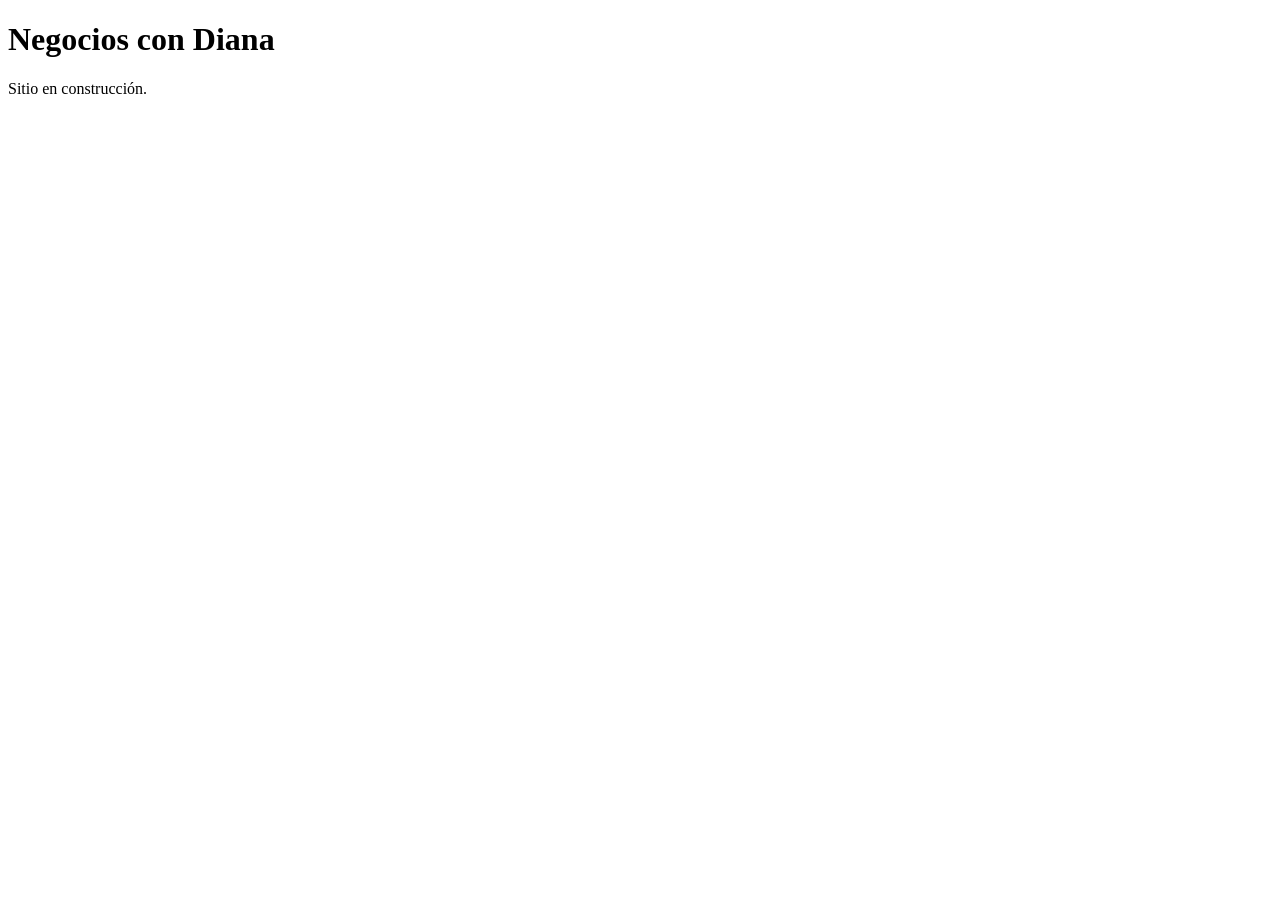
==== 05-web/sitio/index.html @ 3f1a2392 "negocioscondiana: estructura inicial del cliente y publicación de prueba en GitHub Pages Co-Authored" ====
<!doctype html>
<html lang="es">
<head>
  <meta charset="utf-8">
  <meta name="viewport" content="width=device-width, initial-scale=1">
  <meta name="robots" content="noindex">
  <title>Negocios con Diana</title>
</head>
<body>
  <h1>Negocios con Diana</h1>
  <p>Sitio en construcción.</p>
</body>
</html>
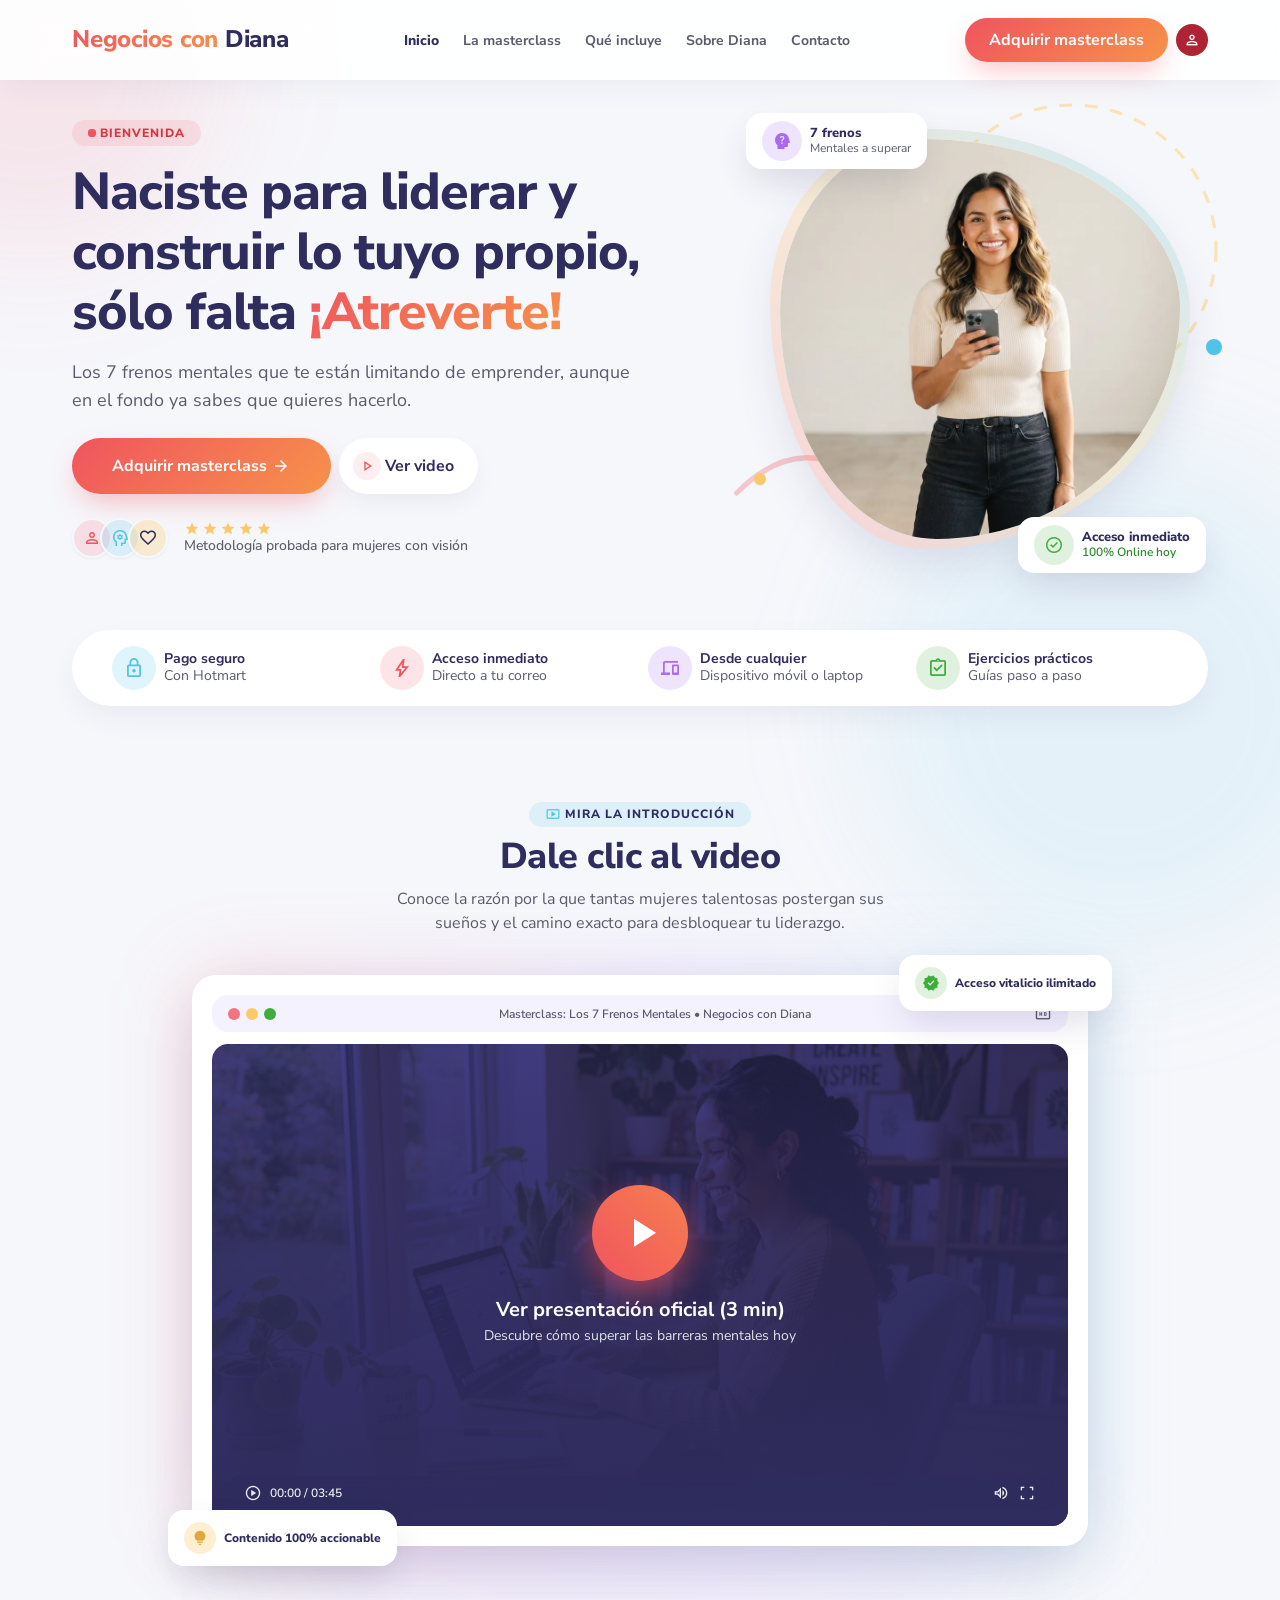
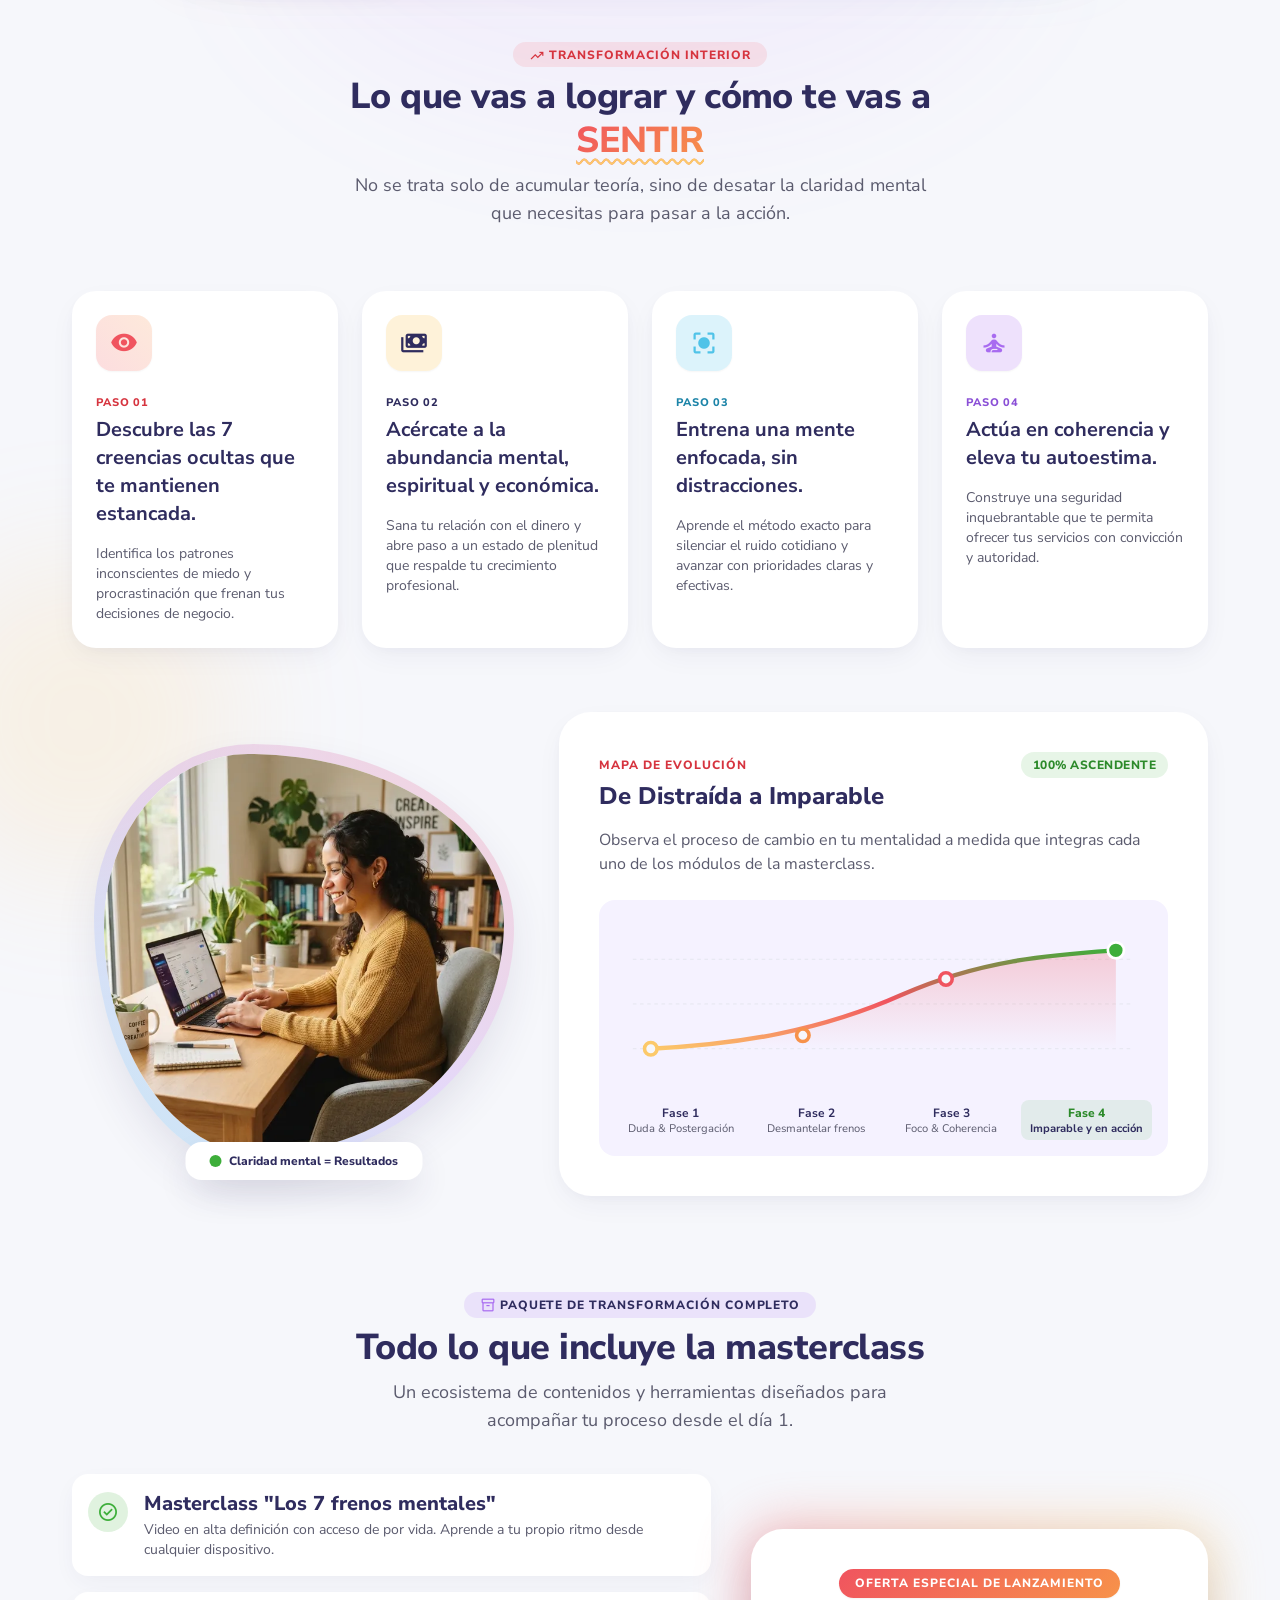
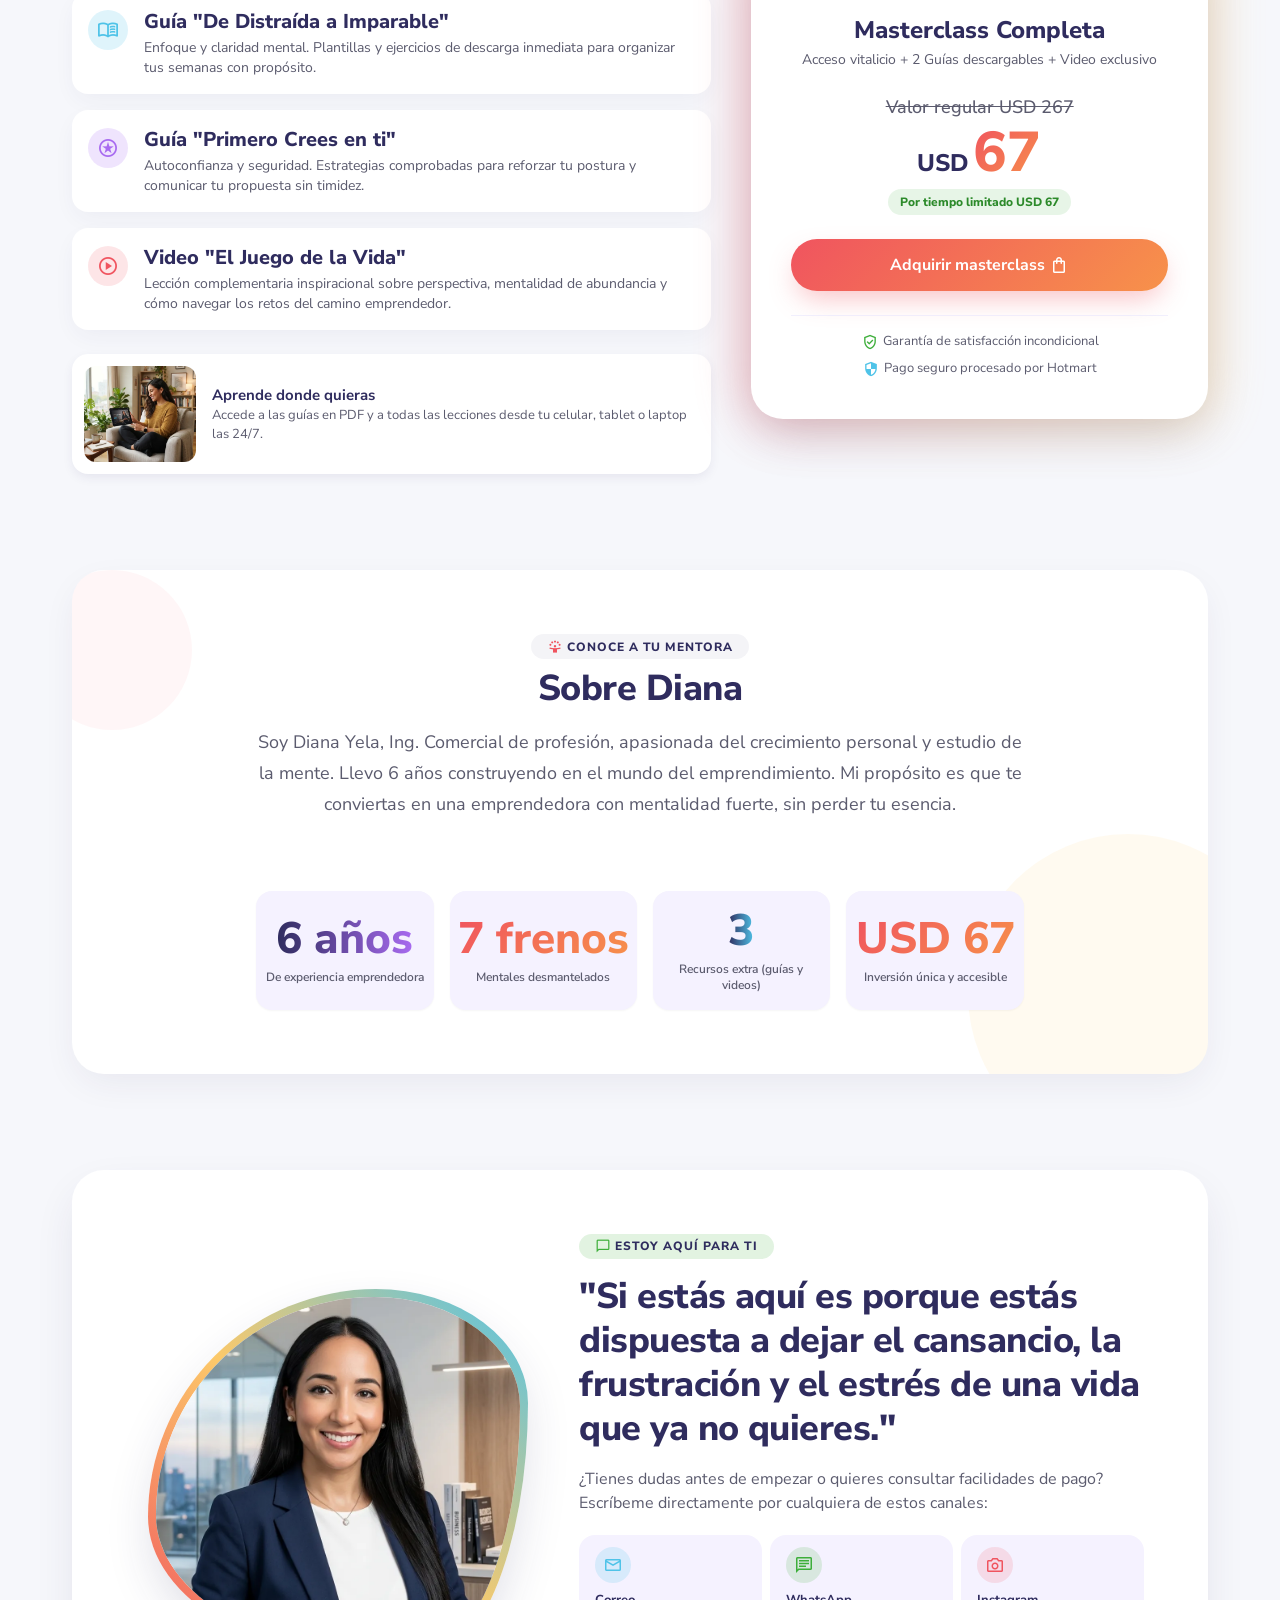
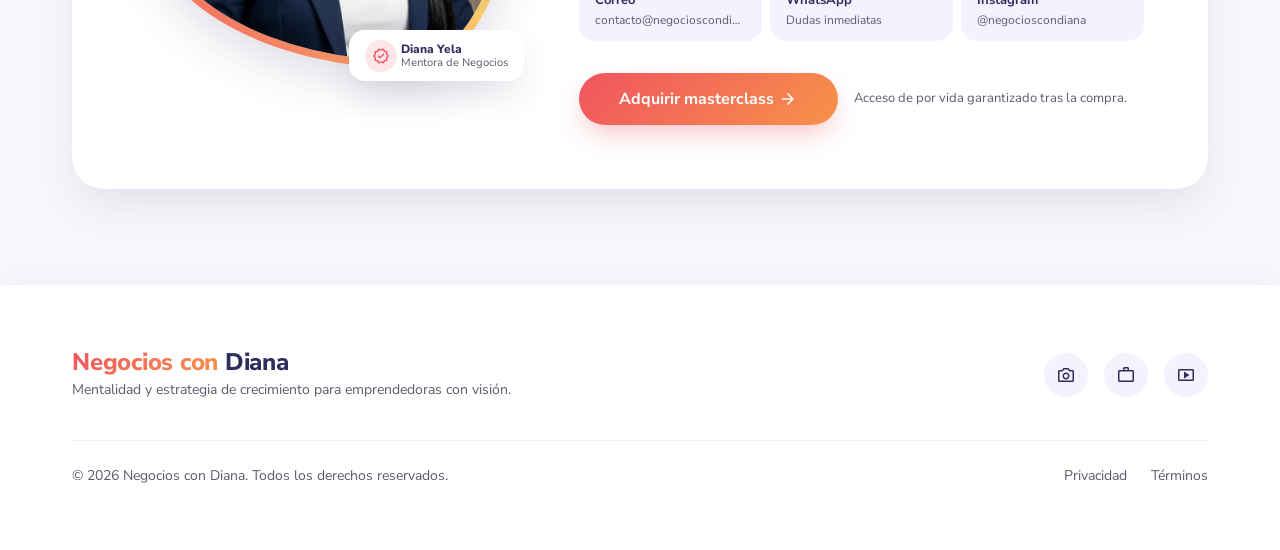
==== commit 01103892: "negocioscondiana: landing de la masterclass según diseños UX Construye el sitio responsive en 05-web" ====
--- a/05-web/sitio/index.html
+++ b/05-web/sitio/index.html
@@ -3,11 +3,516 @@
 <head>
   <meta charset="utf-8">
   <meta name="viewport" content="width=device-width, initial-scale=1">
-  <meta name="robots" content="noindex">
-  <title>Negocios con Diana</title>
+  <meta name="robots" content="noindex, nofollow">
+  <title>Negocios con Diana | Masterclass Los 7 frenos mentales</title>
+  <meta name="description" content="Masterclass Los 7 frenos mentales: los frenos que te están limitando de emprender, con Diana Yela, mentora de mentalidad para mujeres emprendedoras.">
+  <meta name="theme-color" content="#F6F7FB">
+  <meta name="color-scheme" content="light">
+  <link rel="preconnect" href="https://fonts.googleapis.com">
+  <link rel="preconnect" href="https://fonts.gstatic.com" crossorigin>
+  <link rel="stylesheet" href="https://fonts.googleapis.com/css2?family=Nunito+Sans:opsz,wght@6..12,400;6..12,500;6..12,600;6..12,700;6..12,800&display=swap">
+  <link rel="stylesheet" href="https://fonts.googleapis.com/css2?family=Material+Symbols+Outlined:opsz,wght,FILL,GRAD@20..48,400,0..1,0&display=block">
+  <link rel="stylesheet" href="css/estilos.css">
+  <script>document.documentElement.classList.add('js');</script>
 </head>
 <body>
-  <h1>Negocios con Diana</h1>
-  <p>Sitio en construcción.</p>
+  <a class="saltar" href="#contenido">Saltar al contenido</a>
+
+  <!-- CABECERA FIJA -->
+  <header class="cabecera" id="cabecera">
+    <div class="cabecera__inner contenedor">
+      <a class="logo" href="#inicio" aria-label="Negocios con Diana, ir al inicio">
+        <span class="texto-degradado">Negocios con</span> <span class="logo__navy">Diana</span>
+      </a>
+
+      <nav class="nav" id="menu" aria-label="Principal">
+        <a class="nav__link is-activo" href="#inicio" aria-current="page">Inicio</a>
+        <a class="nav__link" href="#masterclass">La masterclass</a>
+        <a class="nav__link" href="#incluye">Qué incluye</a>
+        <a class="nav__link" href="#sobre-diana">Sobre Diana</a>
+        <a class="nav__link" href="#contacto">Contacto</a>
+      </nav>
+
+      <div class="cabecera__acciones">
+        <a class="btn btn--primario btn--chico" href="https://pay.hotmart.com/I105509477M" target="_blank" rel="noopener">Adquirir masterclass</a>
+        <span class="avatar" aria-hidden="true"><span class="icono">person</span></span>
+        <button class="hamburguesa" id="hamburguesa" type="button" aria-label="Abrir menú" aria-expanded="false" aria-controls="menu">
+          <span></span><span></span><span></span>
+        </button>
+      </div>
+    </div>
+  </header>
+
+  <main id="contenido">
+    <div class="ambiente" aria-hidden="true">
+      <span class="ambiente__blob ambiente__blob--1"></span>
+      <span class="ambiente__blob ambiente__blob--2"></span>
+      <span class="ambiente__blob ambiente__blob--3"></span>
+      <span class="ambiente__blob ambiente__blob--4"></span>
+    </div>
+
+    <!-- HERO -->
+    <section class="hero contenedor" id="inicio">
+      <div class="hero__grid">
+        <div class="hero__texto aparecer">
+          <span class="pill pill--coral">
+            <span class="pill__punto" aria-hidden="true"></span>
+            BIENVENIDA
+          </span>
+          <h1 class="hero__titulo">
+            Naciste para liderar y construir lo tuyo propio, sólo falta <span class="texto-degradado">¡Atreverte!</span>
+          </h1>
+          <p class="hero__sub">
+            Los 7 frenos mentales que te están limitando de emprender, aunque en el fondo ya sabes que quieres hacerlo.
+          </p>
+          <div class="hero__ctas">
+            <a class="btn btn--primario btn--grande" href="https://pay.hotmart.com/I105509477M" target="_blank" rel="noopener">
+              <span>Adquirir masterclass</span>
+              <span class="icono icono--flecha" aria-hidden="true">arrow_forward</span>
+            </a>
+            <a class="btn btn--blanco" href="#video-seccion">
+              <span class="btn__play" aria-hidden="true"><span class="icono">play_arrow</span></span>
+              <span>Ver video</span>
+            </a>
+          </div>
+          <div class="prueba">
+            <div class="prueba__avatares" aria-hidden="true">
+              <span class="circulo circulo--coral"><span class="icono">person</span></span>
+              <span class="circulo circulo--cyan"><span class="icono">psychology</span></span>
+              <span class="circulo circulo--amarillo"><span class="icono">favorite</span></span>
+            </div>
+            <div class="prueba__texto">
+              <span class="estrellas" role="img" aria-label="5 de 5 estrellas">
+                <span class="icono relleno">star</span><span class="icono relleno">star</span><span class="icono relleno">star</span><span class="icono relleno">star</span><span class="icono relleno">star</span>
+              </span>
+              <span>Metodología probada para mujeres con visión</span>
+            </div>
+          </div>
+        </div>
+
+        <div class="hero__visual aparecer aparecer--d1">
+          <svg class="deco deco--anillo" viewBox="0 0 200 200" fill="none" aria-hidden="true">
+            <circle cx="100" cy="100" r="90" stroke="currentColor" stroke-dasharray="8 8" stroke-width="2"/>
+          </svg>
+          <svg class="deco deco--onda" viewBox="0 0 100 100" fill="none" aria-hidden="true">
+            <path d="M10 50 Q 50 10 90 50 T 170 50" stroke="currentColor" stroke-linecap="round" stroke-width="3"/>
+          </svg>
+          <div class="blob-foto">
+            <div class="blob-foto__marco blob-foto__marco--calido">
+              <div class="blob-foto__recorte">
+                <picture>
+                  <source srcset="img/hero-emprendedora.webp" type="image/webp">
+                  <img src="img/hero-emprendedora.jpg" width="900" height="900" class="foto-hero" alt="Emprendedora latina sonriente con su celular en la mano, lista para dar el paso">
+                </picture>
+              </div>
+            </div>
+            <div class="flotante flotante--arriba-izq">
+              <span class="circulo circulo--lila"><span class="icono relleno">psychology_alt</span></span>
+              <span class="flotante__texto">
+                <strong>7 frenos</strong>
+                <small>Mentales a superar</small>
+              </span>
+            </div>
+            <div class="flotante flotante--abajo-der">
+              <span class="circulo circulo--verde"><span class="icono">check_circle</span></span>
+              <span class="flotante__texto">
+                <strong>Acceso inmediato</strong>
+                <small class="verde">100% Online hoy</small>
+              </span>
+            </div>
+            <span class="punto punto--cyan" aria-hidden="true"></span>
+            <span class="punto punto--amarillo" aria-hidden="true"></span>
+          </div>
+        </div>
+      </div>
+    </section>
+
+    <!-- FRANJA DE CONFIANZA -->
+    <section class="contenedor seccion confianza" aria-label="Garantías de la masterclass">
+      <ul class="confianza__barra aparecer">
+        <li class="confianza__item">
+          <span class="circulo circulo--cyan circulo--44"><span class="icono">lock</span></span>
+          <span><strong>Pago seguro</strong><small>Con Hotmart</small></span>
+        </li>
+        <li class="confianza__item">
+          <span class="circulo circulo--coral circulo--44"><span class="icono">bolt</span></span>
+          <span><strong>Acceso inmediato</strong><small>Directo a tu correo</small></span>
+        </li>
+        <li class="confianza__item">
+          <span class="circulo circulo--lila circulo--44"><span class="icono">devices</span></span>
+          <span><strong>Desde cualquier</strong><small>Dispositivo móvil o laptop</small></span>
+        </li>
+        <li class="confianza__item">
+          <span class="circulo circulo--verde circulo--44"><span class="icono">assignment_turned_in</span></span>
+          <span><strong>Ejercicios prácticos</strong><small>Guías paso a paso</small></span>
+        </li>
+      </ul>
+    </section>
+
+    <!-- VIDEO -->
+    <section class="contenedor seccion" id="video-seccion">
+      <div id="masterclass" class="ancla" aria-hidden="true"></div>
+      <header class="encabezado aparecer">
+        <span class="pill pill--cyan"><span class="icono">smart_display</span>MIRA LA INTRODUCCIÓN</span>
+        <h2 class="titulo-seccion">Dale clic al video</h2>
+        <p class="encabezado__texto encabezado__texto--md">
+          Conoce la razón por la que tantas mujeres talentosas postergan sus sueños y el camino exacto para desbloquear tu liderazgo.
+        </p>
+      </header>
+
+      <div class="video aparecer">
+        <div class="video__brillo" aria-hidden="true"></div>
+        <div class="video__marco">
+          <div class="video__barra">
+            <span class="video__luces" aria-hidden="true"><span></span><span></span><span></span></span>
+            <span class="video__titulo">Masterclass: Los 7 Frenos Mentales • Negocios con Diana</span>
+            <span class="icono" aria-hidden="true">hd</span>
+          </div>
+          <div class="video__pantalla" id="videoTrigger">
+            <img class="video__poster" src="img/beneficios-laptop.jpg" alt="" loading="lazy" width="900" height="672">
+            <div class="video__velo" aria-hidden="true"></div>
+            <div class="video__centro">
+              <button class="video__play" type="button" aria-label="Reproducir video de la masterclass">
+                <span class="video__pulso" aria-hidden="true"></span>
+                <span class="icono relleno" aria-hidden="true">play_arrow</span>
+              </button>
+              <span class="video__cta">Ver presentación oficial (3 min)</span>
+              <span class="video__desc">Descubre cómo superar las barreras mentales hoy</span>
+            </div>
+            <div class="video__controles" aria-hidden="true">
+              <span><span class="icono">play_circle</span>00:00 / 03:45</span>
+              <span><span class="icono">volume_up</span><span class="icono">fullscreen</span></span>
+            </div>
+          </div>
+        </div>
+        <div class="flotante flotante--video-izq">
+          <span class="circulo circulo--amarillo circulo--32"><span class="icono relleno">lightbulb</span></span>
+          <strong>Contenido 100% accionable</strong>
+        </div>
+        <div class="flotante flotante--video-der">
+          <span class="circulo circulo--verde circulo--32"><span class="icono relleno">verified</span></span>
+          <strong>Acceso vitalicio ilimitado</strong>
+        </div>
+      </div>
+    </section>
+
+    <!-- BENEFICIOS -->
+    <section class="contenedor seccion" id="beneficios">
+      <header class="encabezado encabezado--amplio aparecer">
+        <span class="pill pill--coral"><span class="icono">trending_up</span>TRANSFORMACIÓN INTERIOR</span>
+        <h2 class="titulo-seccion">
+          Lo que vas a lograr y cómo te vas a <span class="texto-degradado subrayado-ondulado">SENTIR</span>
+        </h2>
+        <p class="encabezado__texto">
+          No se trata solo de acumular teoría, sino de desatar la claridad mental que necesitas para pasar a la acción.
+        </p>
+      </header>
+
+      <div class="beneficios">
+        <article class="tarjeta beneficio aparecer">
+          <span class="beneficio__icono beneficio__icono--coral"><span class="icono relleno">visibility</span></span>
+          <div class="beneficio__cuerpo">
+            <span class="beneficio__paso paso--coral">PASO 01</span>
+            <h3>Descubre las 7 creencias ocultas que te mantienen estancada.</h3>
+            <p>Identifica los patrones inconscientes de miedo y procrastinación que frenan tus decisiones de negocio.</p>
+          </div>
+        </article>
+        <article class="tarjeta beneficio aparecer aparecer--d1">
+          <span class="beneficio__icono beneficio__icono--amarillo"><span class="icono relleno">payments</span></span>
+          <div class="beneficio__cuerpo">
+            <span class="beneficio__paso paso--navy">PASO 02</span>
+            <h3>Acércate a la abundancia mental, espiritual y económica.</h3>
+            <p>Sana tu relación con el dinero y abre paso a un estado de plenitud que respalde tu crecimiento profesional.</p>
+          </div>
+        </article>
+        <article class="tarjeta beneficio aparecer aparecer--d2">
+          <span class="beneficio__icono beneficio__icono--cyan"><span class="icono relleno">center_focus_strong</span></span>
+          <div class="beneficio__cuerpo">
+            <span class="beneficio__paso paso--cyan">PASO 03</span>
+            <h3>Entrena una mente enfocada, sin distracciones.</h3>
+            <p>Aprende el método exacto para silenciar el ruido cotidiano y avanzar con prioridades claras y efectivas.</p>
+          </div>
+        </article>
+        <article class="tarjeta beneficio aparecer aparecer--d3">
+          <span class="beneficio__icono beneficio__icono--lila"><span class="icono relleno">self_improvement</span></span>
+          <div class="beneficio__cuerpo">
+            <span class="beneficio__paso paso--lila">PASO 04</span>
+            <h3>Actúa en coherencia y eleva tu autoestima.</h3>
+            <p>Construye una seguridad inquebrantable que te permita ofrecer tus servicios con convicción y autoridad.</p>
+          </div>
+        </article>
+      </div>
+
+      <div class="bento">
+        <div class="bento__foto aparecer">
+          <div class="blob-foto">
+            <div class="blob-foto__marco blob-foto__marco--frio">
+              <div class="blob-foto__recorte">
+                <picture>
+                  <source srcset="img/beneficios-laptop.webp" type="image/webp">
+                  <img src="img/beneficios-laptop.jpg" width="900" height="672" class="foto-laptop" loading="lazy" alt="Emprendedora sonriente y enfocada trabajando en su laptop desde casa">
+                </picture>
+              </div>
+            </div>
+            <div class="flotante flotante--abajo-centro">
+              <span class="punto-vivo" aria-hidden="true"></span>
+              <strong>Claridad mental = Resultados</strong>
+            </div>
+          </div>
+        </div>
+
+        <div class="tarjeta mapa aparecer aparecer--d1">
+          <div class="mapa__cabeza">
+            <div>
+              <span class="sobretitulo">MAPA DE EVOLUCIÓN</span>
+              <h3 class="mapa__titulo">De Distraída a Imparable</h3>
+            </div>
+            <span class="etiqueta-verde">100% ASCENDENTE</span>
+          </div>
+          <p class="mapa__texto">
+            Observa el proceso de cambio en tu mentalidad a medida que integras cada uno de los módulos de la masterclass.
+          </p>
+          <div class="mapa__grafico">
+            <svg viewBox="0 0 600 160" fill="none" role="img" aria-label="Curva ascendente en cuatro fases: de la duda a imparable y en acción">
+              <defs>
+                <linearGradient id="curvaDegradado" x1="0%" x2="100%" y1="100%" y2="0%">
+                  <stop offset="0%" stop-color="#FCC96A"/>
+                  <stop offset="50%" stop-color="#F0545F"/>
+                  <stop offset="100%" stop-color="#3DAE3A"/>
+                </linearGradient>
+                <linearGradient id="areaDegradado" x1="0%" x2="0%" y1="0%" y2="100%">
+                  <stop offset="0%" stop-color="#F0545F" stop-opacity="0.25"/>
+                  <stop offset="100%" stop-color="#F0545F" stop-opacity="0"/>
+                </linearGradient>
+              </defs>
+              <line stroke="#E2E4ED" stroke-dasharray="4 4" x1="20" x2="580" y1="130" y2="130"/>
+              <line stroke="#E2E4ED" stroke-dasharray="4 4" x1="20" x2="580" y1="80" y2="80"/>
+              <line stroke="#E2E4ED" stroke-dasharray="4 4" x1="20" x2="580" y1="30" y2="30"/>
+              <path d="M 40 130 C 140 125, 230 110, 320 70 C 410 30, 490 25, 560 20 L 560 130 L 40 130 Z" fill="url(#areaDegradado)"/>
+              <path class="mapa__curva" d="M 40 130 C 140 125, 230 110, 320 70 C 410 30, 490 25, 560 20" stroke="url(#curvaDegradado)" stroke-linecap="round" stroke-width="5" pathLength="1"/>
+              <circle cx="40" cy="130" fill="#F6F7FB" r="7" stroke="#FCC96A" stroke-width="4"/>
+              <circle cx="210" cy="115" fill="#F6F7FB" r="7" stroke="#F7924A" stroke-width="4"/>
+              <circle cx="370" cy="52" fill="#F6F7FB" r="7" stroke="#F0545F" stroke-width="4"/>
+              <circle cx="560" cy="20" fill="#3DAE3A" r="9" stroke="#FFFFFF" stroke-width="3"/>
+            </svg>
+            <ol class="mapa__fases">
+              <li><strong>Fase 1</strong><span>Duda &amp; Postergación</span></li>
+              <li><strong>Fase 2</strong><span>Desmantelar frenos</span></li>
+              <li><strong>Fase 3</strong><span>Foco &amp; Coherencia</span></li>
+              <li class="mapa__fase-final"><strong>Fase 4</strong><span>Imparable y en acción</span></li>
+            </ol>
+          </div>
+        </div>
+      </div>
+    </section>
+
+    <!-- QUÉ INCLUYE + PRECIO -->
+    <section class="contenedor seccion" id="incluye">
+      <header class="encabezado aparecer">
+        <span class="pill pill--lila"><span class="icono">inventory_2</span>PAQUETE DE TRANSFORMACIÓN COMPLETO</span>
+        <h2 class="titulo-seccion">Todo lo que incluye la masterclass</h2>
+        <p class="encabezado__texto">
+          Un ecosistema de contenidos y herramientas diseñados para acompañar tu proceso desde el día 1.
+        </p>
+      </header>
+
+      <div class="incluye">
+        <div class="incluye__lista">
+          <ul class="modulos">
+            <li class="tarjeta modulo aparecer">
+              <span class="circulo circulo--verde circulo--40"><span class="icono">check_circle</span></span>
+              <div>
+                <h3>Masterclass "Los 7 frenos mentales"</h3>
+                <p>Video en alta definición con acceso de por vida. Aprende a tu propio ritmo desde cualquier dispositivo.</p>
+              </div>
+            </li>
+            <li class="tarjeta modulo aparecer aparecer--d1">
+              <span class="circulo circulo--cyan circulo--40"><span class="icono">menu_book</span></span>
+              <div>
+                <h3>Guía "De Distraída a Imparable"</h3>
+                <p>Enfoque y claridad mental. Plantillas y ejercicios de descarga inmediata para organizar tus semanas con propósito.</p>
+              </div>
+            </li>
+            <li class="tarjeta modulo aparecer aparecer--d2">
+              <span class="circulo circulo--lila circulo--40"><span class="icono">stars</span></span>
+              <div>
+                <h3>Guía "Primero Crees en ti"</h3>
+                <p>Autoconfianza y seguridad. Estrategias comprobadas para reforzar tu postura y comunicar tu propuesta sin timidez.</p>
+              </div>
+            </li>
+            <li class="tarjeta modulo aparecer aparecer--d3">
+              <span class="circulo circulo--coral circulo--40"><span class="icono">play_circle</span></span>
+              <div>
+                <h3>Video "El Juego de la Vida"</h3>
+                <p>Lección complementaria inspiracional sobre perspectiva, mentalidad de abundancia y cómo navegar los retos del camino emprendedor.</p>
+              </div>
+            </li>
+          </ul>
+
+          <div class="tarjeta aprende aparecer">
+            <div class="aprende__foto">
+              <picture>
+                <source srcset="img/incluye-aprende.webp" type="image/webp">
+                <img src="img/incluye-aprende.jpg" width="900" height="672" loading="lazy" alt="Mujer sonriente y relajada en un sillón viendo una clase en línea en su tablet">
+              </picture>
+            </div>
+            <div class="aprende__texto">
+              <strong>Aprende donde quieras</strong>
+              <span>Accede a las guías en PDF y a todas las lecciones desde tu celular, tablet o laptop las 24/7.</span>
+            </div>
+          </div>
+        </div>
+
+        <div class="precio aparecer aparecer--d1" id="precio-oferta">
+          <div class="precio__aura" aria-hidden="true"></div>
+          <div class="precio__tarjeta">
+            <span class="precio__cinta">OFERTA ESPECIAL DE LANZAMIENTO</span>
+            <h3 class="precio__titulo">Masterclass Completa</h3>
+            <p class="precio__detalle">Acceso vitalicio + 2 Guías descargables + Video exclusivo</p>
+            <div class="precio__cifras">
+              <s class="precio__antes">Valor regular USD 267</s>
+              <div class="precio__ahora">
+                <span class="precio__moneda">USD</span>
+                <span class="precio__monto texto-degradado">67</span>
+              </div>
+              <span class="etiqueta-verde etiqueta-verde--normal">Por tiempo limitado USD 67</span>
+            </div>
+            <a class="btn btn--primario btn--grande btn--bloque" href="https://pay.hotmart.com/I105509477M" target="_blank" rel="noopener">
+              <span>Adquirir masterclass</span>
+              <span class="icono" aria-hidden="true">shopping_bag</span>
+            </a>
+            <ul class="precio__garantias">
+              <li><span class="icono verde" aria-hidden="true">verified_user</span>Garantía de satisfacción incondicional</li>
+              <li><span class="icono cyan" aria-hidden="true">security</span>Pago seguro procesado por Hotmart</li>
+            </ul>
+          </div>
+        </div>
+      </div>
+    </section>
+
+    <!-- SOBRE DIANA -->
+    <section class="contenedor seccion" id="sobre-diana">
+      <div class="tarjeta sobre aparecer">
+        <span class="sobre__deco sobre__deco--1" aria-hidden="true"></span>
+        <span class="sobre__deco sobre__deco--2" aria-hidden="true"></span>
+        <div class="sobre__contenido">
+          <span class="pill pill--navy"><span class="icono coral">person_celebrate</span>CONOCE A TU MENTORA</span>
+          <h2 class="titulo-seccion">Sobre Diana</h2>
+          <p class="sobre__bio">
+            Soy Diana Yela, Ing. Comercial de profesión, apasionada del crecimiento personal y estudio de la mente. Llevo 6 años construyendo en el mundo del emprendimiento. Mi propósito es que te conviertas en una emprendedora con mentalidad fuerte, sin perder tu esencia.
+          </p>
+          <ul class="metricas">
+            <li class="metrica">
+              <span class="metrica__numero degradado-navy-lila">6 años</span>
+              <span class="metrica__texto">De experiencia emprendedora</span>
+            </li>
+            <li class="metrica">
+              <span class="metrica__numero texto-degradado">7 frenos</span>
+              <span class="metrica__texto">Mentales desmantelados</span>
+            </li>
+            <li class="metrica">
+              <span class="metrica__numero degradado-navy-cyan">3</span>
+              <span class="metrica__texto">Recursos extra (guías y videos)</span>
+            </li>
+            <li class="metrica">
+              <span class="metrica__numero texto-degradado">USD 67</span>
+              <span class="metrica__texto">Inversión única y accesible</span>
+            </li>
+          </ul>
+        </div>
+      </div>
+    </section>
+
+    <!-- CONTACTO -->
+    <section class="contenedor seccion" id="contacto">
+      <div class="tarjeta contacto aparecer">
+        <div class="contacto__foto">
+          <div class="retrato">
+            <div class="retrato__marco">
+              <div class="retrato__recorte">
+                <picture>
+                  <source srcset="img/diana-yela.webp" type="image/webp">
+                  <img src="img/diana-yela.jpg" width="900" height="900" loading="lazy" alt="Diana Yela, mentora y fundadora de Negocios con Diana">
+                </picture>
+              </div>
+            </div>
+            <div class="flotante flotante--retrato">
+              <span class="circulo circulo--coral circulo--32"><span class="icono">verified</span></span>
+              <span class="flotante__texto">
+                <strong>Diana Yela</strong>
+                <small>Mentora de Negocios</small>
+              </span>
+            </div>
+          </div>
+        </div>
+
+        <div class="contacto__texto">
+          <span class="pill pill--verde"><span class="icono verde">chat_bubble</span>ESTOY AQUÍ PARA TI</span>
+          <h2 class="contacto__cita">
+            "Si estás aquí es porque estás dispuesta a dejar el cansancio, la frustración y el estrés de una vida que ya no quieres."
+          </h2>
+          <p class="contacto__intro">
+            ¿Tienes dudas antes de empezar o quieres consultar facilidades de pago? Escríbeme directamente por cualquiera de estos canales:
+          </p>
+          <ul class="canales">
+            <li>
+              <a class="canal" href="mailto:contacto@negocioscondiana.com">
+                <span class="circulo circulo--cyan circulo--36"><span class="icono">mail</span></span>
+                <strong>Correo</strong>
+                <span class="canal__dato">contacto@negocioscondiana.com</span>
+              </a>
+            </li>
+            <li>
+              <a class="canal" href="https://wa.me/#" target="_blank" rel="noopener noreferrer">
+                <span class="circulo circulo--verde circulo--36"><span class="icono">chat</span></span>
+                <strong>WhatsApp</strong>
+                <span class="canal__dato">Dudas inmediatas</span>
+              </a>
+            </li>
+            <li>
+              <a class="canal" href="https://instagram.com/negocioscondiana" target="_blank" rel="noopener noreferrer">
+                <span class="circulo circulo--coral circulo--36"><span class="icono">photo_camera</span></span>
+                <strong>Instagram</strong>
+                <span class="canal__dato">@negocioscondiana</span>
+              </a>
+            </li>
+          </ul>
+          <div class="contacto__final">
+            <a class="btn btn--primario btn--grande" href="https://pay.hotmart.com/I105509477M" target="_blank" rel="noopener">
+              <span>Adquirir masterclass</span>
+              <span class="icono icono--flecha" aria-hidden="true">arrow_forward</span>
+            </a>
+            <span class="contacto__nota">Acceso de por vida garantizado tras la compra.</span>
+          </div>
+        </div>
+      </div>
+    </section>
+  </main>
+
+  <!-- PIE DE PÁGINA -->
+  <footer class="pie">
+    <div class="contenedor">
+      <div class="pie__arriba">
+        <div class="pie__marca">
+          <span class="logo"><span class="texto-degradado">Negocios con</span> <span class="logo__navy">Diana</span></span>
+          <p>Mentalidad y estrategia de crecimiento para emprendedoras con visión.</p>
+        </div>
+        <div class="pie__redes">
+          <a class="pie__red" href="#" aria-label="Instagram"><span class="icono" aria-hidden="true">photo_camera</span></a>
+          <a class="pie__red" href="#" aria-label="LinkedIn"><span class="icono" aria-hidden="true">work</span></a>
+          <a class="pie__red" href="#" aria-label="YouTube"><span class="icono" aria-hidden="true">smart_display</span></a>
+        </div>
+      </div>
+      <div class="pie__abajo">
+        <p>© 2026 Negocios con Diana. Todos los derechos reservados.</p>
+        <div class="pie__legal">
+          <a href="#">Privacidad</a>
+          <a href="#">Términos</a>
+        </div>
+      </div>
+    </div>
+  </footer>
+
+  <script src="js/main.js" defer></script>
 </body>
 </html>
--- a/05-web/sitio/css/estilos.css
+++ b/05-web/sitio/css/estilos.css
@@ -0,0 +1,1097 @@
+/* =========================================================
+   Negocios con Diana — Landing masterclass
+   Sistema de diseño: 05-web/referencias/Insumos_UX/DESIGN.md
+   Mobile-first. Solo modo claro.
+   ========================================================= */
+
+:root {
+  color-scheme: light;
+
+  /* Colores */
+  --canvas: #F6F7FB;
+  --card: #FFFFFF;
+  --coral: #F0545F;
+  --naranja: #F7924A;
+  --navy: #2F2C5E;
+  --muted: #5B5B6E;
+  --verde: #3DAE3A;
+  --verde-texto: #2C8A2A;
+  --cyan: #4FC3E8;
+  --cyan-texto: #1C84A8;
+  --lila: #A86BF0;
+  --amarillo: #FCC96A;
+  --surface-low: #F5F2FF;
+  --surface-high: #E8E6FD;
+  --primary: #AF2435;
+  --borde-input: #E2E4ED;
+
+  --degradado: linear-gradient(135deg, var(--coral) 0%, var(--naranja) 100%);
+
+  /* Sombras */
+  --sombra-1: 0 10px 30px -5px rgba(47, 44, 94, .06), 0 4px 12px -2px rgba(47, 44, 94, .03);
+  --sombra-2: 0 20px 40px -8px rgba(47, 44, 94, .12), 0 8px 16px -4px rgba(47, 44, 94, .04);
+  --sombra-cta: 0 12px 28px -6px rgba(240, 84, 95, .38);
+  --sombra-cta-hover: 0 16px 32px -6px rgba(240, 84, 95, .5);
+  --sombra-flotante: 0 16px 36px -6px rgba(47, 44, 94, .16);
+
+  /* Radios */
+  --r-sm: .5rem;
+  --r: 1rem;
+  --r-md: 1.5rem;
+  --r-lg: 2rem;
+  --r-full: 9999px;
+
+  /* Espaciado */
+  --margen: 1.25rem;
+  --gutter: 1rem;
+  --s-xs: .25rem;
+  --s-sm: .5rem;
+  --s-md: 1rem;
+  --s-lg: 1.5rem;
+  --s-xl: 2.5rem;
+  --s-2xl: 4rem;
+  --s-3xl: 6rem;
+  --seccion: var(--s-2xl);
+
+  --alto-cabecera: 4rem;
+  --fuente: "Nunito Sans", system-ui, -apple-system, "Segoe UI", Roboto, sans-serif;
+}
+
+@media (min-width: 768px) {
+  :root { --margen: 2rem; --gutter: 1.5rem; --seccion: var(--s-3xl); --alto-cabecera: 5rem; }
+}
+
+/* ---------- Base ---------- */
+*, *::before, *::after { box-sizing: border-box; }
+
+html {
+  scroll-behavior: smooth;
+  scroll-padding-top: calc(var(--alto-cabecera) + 1rem);
+  -webkit-text-size-adjust: 100%;
+}
+
+body {
+  margin: 0;
+  font-family: var(--fuente);
+  font-size: 16px;
+  line-height: 1.5;
+  color: #191A2A;
+  background: var(--canvas);
+  -webkit-font-smoothing: antialiased;
+  overflow-x: hidden;
+}
+
+img, svg { display: block; max-width: 100%; }
+picture { display: contents; }
+h1, h2, h3, h4, p { margin: 0; }
+ul, ol { margin: 0; padding: 0; list-style: none; }
+a { color: inherit; text-decoration: none; }
+button { font: inherit; }
+
+:focus-visible {
+  outline: 3px solid var(--coral);
+  outline-offset: 3px;
+  border-radius: 6px;
+}
+
+.saltar {
+  position: absolute;
+  left: 1rem;
+  top: -100px;
+  z-index: 100;
+  padding: .75rem 1rem;
+  background: var(--navy);
+  color: #fff;
+  border-radius: var(--r-full);
+  font-weight: 700;
+}
+.saltar:focus { top: 1rem; }
+
+.contenedor {
+  width: 100%;
+  max-width: 1200px;
+  margin-inline: auto;
+  padding-inline: var(--margen);
+}
+
+.seccion { padding-bottom: var(--seccion); }
+
+/* Íconos Material Symbols */
+.icono {
+  font-family: "Material Symbols Outlined";
+  font-weight: normal;
+  font-style: normal;
+  font-size: 20px;
+  line-height: 1;
+  letter-spacing: normal;
+  text-transform: none;
+  display: inline-block;
+  white-space: nowrap;
+  direction: ltr;
+  -webkit-font-feature-settings: "liga";
+  font-feature-settings: "liga";
+  font-variation-settings: "FILL" 0;
+  user-select: none;
+  width: 1em;
+  height: 1em;
+  overflow: hidden;
+  flex-shrink: 0;
+}
+.icono.relleno { font-variation-settings: "FILL" 1; }
+
+.texto-degradado {
+  background: var(--degradado);
+  -webkit-background-clip: text;
+  background-clip: text;
+  color: transparent;
+  -webkit-text-fill-color: transparent;
+}
+.degradado-navy-lila,
+.degradado-navy-cyan {
+  -webkit-background-clip: text;
+  background-clip: text;
+  color: transparent;
+  -webkit-text-fill-color: transparent;
+}
+.degradado-navy-lila { background-image: linear-gradient(90deg, var(--navy), var(--lila)); }
+.degradado-navy-cyan { background-image: linear-gradient(90deg, var(--navy), var(--cyan)); }
+
+.verde { color: var(--verde); }
+.cyan { color: var(--cyan); }
+.coral { color: var(--coral); }
+
+/* ---------- Componentes ---------- */
+.btn {
+  display: inline-flex;
+  align-items: center;
+  justify-content: center;
+  gap: var(--s-xs);
+  min-height: 44px;
+  border-radius: var(--r-full);
+  font-weight: 700;
+  font-size: 16px;
+  line-height: 20px;
+  border: 0;
+  white-space: nowrap;
+  flex-shrink: 0;
+  cursor: pointer;
+  transition: transform .2s ease, box-shadow .2s ease, background-color .2s ease, color .2s ease;
+}
+.btn--primario {
+  color: #fff;
+  background: var(--degradado);
+  box-shadow: var(--sombra-cta);
+  padding: .75rem var(--s-lg);
+}
+.btn--primario:hover { transform: translateY(-2px); box-shadow: var(--sombra-cta-hover); }
+.btn--primario:hover .icono--flecha { transform: translateX(4px); }
+.icono--flecha { transition: transform .2s ease; }
+.btn--grande { padding: 1rem var(--s-xl); }
+.btn--chico { font-size: 12px; padding: .5rem .8rem; }
+.btn--bloque { width: 100%; padding-inline: var(--s-lg); }
+.btn--blanco {
+  color: var(--navy);
+  background: var(--card);
+  padding: .875rem var(--s-lg) .875rem .875rem;
+  box-shadow: 0 10px 25px -5px rgba(47, 44, 94, .08);
+}
+.btn--blanco:hover { background: var(--surface-low); color: var(--primary); }
+.btn__play {
+  width: 28px; height: 28px;
+  border-radius: 50%;
+  display: grid; place-items: center;
+  background: rgba(240, 84, 95, .1);
+  color: var(--coral);
+}
+.btn__play .icono { font-size: 18px; }
+
+.pill {
+  display: inline-flex;
+  align-items: center;
+  gap: var(--s-xs);
+  padding: .3rem var(--s-md);
+  border-radius: var(--r-full);
+  font-size: 12px;
+  line-height: 16px;
+  font-weight: 800;
+  letter-spacing: .08em;
+  text-transform: uppercase;
+  color: var(--navy);
+}
+.pill .icono { font-size: 16px; }
+.pill--coral { background: rgba(240, 84, 95, .12); color: #D6343F; }
+.pill--cyan { background: rgba(79, 195, 232, .15); }
+.pill--cyan .icono { color: var(--cyan); }
+.pill--lila { background: rgba(168, 107, 240, .15); }
+.pill--lila .icono { color: var(--lila); }
+.pill--navy { background: rgba(47, 44, 94, .05); }
+.pill--verde { background: rgba(61, 174, 58, .15); }
+.pill__punto {
+  position: relative;
+  width: 8px; height: 8px;
+  border-radius: 50%;
+  background: var(--coral);
+}
+.pill__punto::after {
+  content: "";
+  position: absolute; inset: 0;
+  border-radius: 50%;
+  background: var(--coral);
+  animation: ping 1.4s cubic-bezier(0, 0, .2, 1) infinite;
+}
+
+.circulo {
+  width: 40px; height: 40px;
+  border-radius: 50%;
+  display: inline-grid;
+  place-items: center;
+  flex-shrink: 0;
+}
+.circulo--32 { width: 32px; height: 32px; }
+.circulo--32 .icono { font-size: 18px; }
+.circulo--36 { width: 36px; height: 36px; }
+.circulo--40 .icono { font-size: 22px; }
+.circulo--44 { width: 44px; height: 44px; }
+.circulo--44 .icono { font-size: 22px; }
+.circulo--coral { background: rgba(240, 84, 95, .15); color: var(--coral); }
+.circulo--cyan { background: rgba(79, 195, 232, .18); color: var(--cyan); }
+.circulo--amarillo { background: rgba(252, 201, 106, .3); color: var(--navy); }
+.circulo--lila { background: rgba(168, 107, 240, .18); color: var(--lila); }
+.circulo--verde { background: rgba(61, 174, 58, .16); color: var(--verde); }
+.flotante--video-izq .circulo--amarillo { color: #E0A83A; }
+
+.tarjeta {
+  background: var(--card);
+  border-radius: var(--r-md);
+  box-shadow: var(--sombra-1);
+}
+
+.flotante {
+  position: absolute;
+  z-index: 3;
+  display: flex;
+  align-items: center;
+  gap: var(--s-sm);
+  padding: var(--s-sm) var(--s-md);
+  background: var(--card);
+  border-radius: var(--r);
+  box-shadow: var(--sombra-flotante);
+  color: var(--navy);
+  transition: transform .25s ease;
+}
+.flotante strong { font-weight: 800; font-size: 13px; line-height: 1.2; }
+.flotante small { display: block; font-size: 12px; color: var(--muted); line-height: 1.2; }
+.flotante small.verde { color: var(--verde-texto); font-weight: 600; }
+.flotante__texto { display: flex; flex-direction: column; }
+
+.etiqueta-verde {
+  display: inline-block;
+  padding: .25rem .75rem;
+  border-radius: var(--r-full);
+  background: rgba(61, 174, 58, .12);
+  color: var(--verde-texto);
+  font-size: 12px;
+  font-weight: 800;
+  letter-spacing: .04em;
+  white-space: nowrap;
+}
+.etiqueta-verde--normal { letter-spacing: 0; margin-top: var(--s-sm); }
+
+.sobretitulo {
+  font-size: 12px;
+  font-weight: 800;
+  letter-spacing: .08em;
+  color: #D6343F;
+}
+
+/* Encabezados de sección */
+.encabezado {
+  display: flex;
+  flex-direction: column;
+  align-items: center;
+  text-align: center;
+  gap: var(--s-sm);
+  margin-bottom: var(--s-xl);
+}
+.titulo-seccion {
+  color: var(--navy);
+  font-weight: 800;
+  font-size: 26px;
+  line-height: 34px;
+  letter-spacing: -.01em;
+  max-width: 42rem;
+}
+.encabezado__texto {
+  color: var(--muted);
+  font-size: 16px;
+  line-height: 24px;
+  max-width: 36rem;
+}
+.encabezado__texto--md { max-width: 32rem; }
+.subrayado-ondulado {
+  text-decoration: underline wavy var(--amarillo) 2px;
+  text-underline-offset: 6px;
+  -webkit-text-decoration-color: var(--amarillo);
+}
+
+@media (min-width: 768px) {
+  .titulo-seccion { font-size: 36px; line-height: 44px; letter-spacing: -.015em; }
+  .encabezado__texto { font-size: 18px; line-height: 28px; }
+  .encabezado__texto--md { font-size: 16px; line-height: 24px; }
+  .encabezado--amplio { margin-bottom: var(--s-2xl); }
+}
+
+/* ---------- Cabecera ---------- */
+.cabecera {
+  position: fixed;
+  inset: 0 0 auto 0;
+  z-index: 50;
+  background: rgba(255, 255, 255, .9);
+  -webkit-backdrop-filter: blur(20px);
+  backdrop-filter: blur(20px);
+  box-shadow: 0 10px 30px -5px rgba(47, 44, 94, .06);
+}
+.cabecera__inner {
+  height: var(--alto-cabecera);
+  display: flex;
+  align-items: center;
+  justify-content: space-between;
+  gap: var(--s-sm);
+}
+.logo {
+  font-weight: 800;
+  font-size: 18px;
+  line-height: 1.15;
+  letter-spacing: -.01em;
+  max-width: 7.5rem;
+}
+.logo__navy { color: var(--navy); }
+.cabecera__acciones { display: flex; align-items: center; gap: var(--s-sm); }
+.avatar {
+  display: none;
+  width: 32px; height: 32px;
+  border-radius: 50%;
+  background: var(--primary);
+  color: #fff;
+  place-items: center;
+}
+.avatar .icono { font-size: 18px; }
+
+.hamburguesa {
+  width: 44px; height: 44px;
+  display: inline-flex;
+  flex-direction: column;
+  align-items: center;
+  justify-content: center;
+  gap: 5px;
+  background: transparent;
+  border: 0;
+  border-radius: 50%;
+  cursor: pointer;
+  color: var(--navy);
+}
+.hamburguesa span {
+  width: 22px; height: 2.5px;
+  border-radius: 2px;
+  background: currentColor;
+  transition: transform .25s ease, opacity .2s ease;
+}
+.hamburguesa[aria-expanded="true"] span:nth-child(1) { transform: translateY(7.5px) rotate(45deg); }
+.hamburguesa[aria-expanded="true"] span:nth-child(2) { opacity: 0; }
+.hamburguesa[aria-expanded="true"] span:nth-child(3) { transform: translateY(-7.5px) rotate(-45deg); }
+
+/* Menú móvil */
+.nav {
+  position: absolute;
+  top: 100%;
+  left: 0; right: 0;
+  display: flex;
+  flex-direction: column;
+  padding: var(--s-sm) var(--margen) var(--s-lg);
+  background: var(--card);
+  box-shadow: 0 20px 30px -10px rgba(47, 44, 94, .15);
+  border-radius: 0 0 var(--r-md) var(--r-md);
+  transform: translateY(-8px);
+  opacity: 0;
+  visibility: hidden;
+  transition: opacity .2s ease, transform .2s ease, visibility .2s;
+}
+.nav.is-abierto { opacity: 1; visibility: visible; transform: none; }
+.nav__link {
+  padding: .9rem .25rem;
+  font-weight: 700;
+  font-size: 16px;
+  color: var(--muted);
+  border-bottom: 1px solid rgba(47, 44, 94, .06);
+}
+.nav__link:last-child { border-bottom: 0; }
+.nav__link:hover, .nav__link.is-activo { color: var(--navy); }
+
+@media (min-width: 400px) {
+  .logo { max-width: none; font-size: 19px; }
+}
+@media (min-width: 768px) {
+  .logo { font-size: 24px; }
+  .btn--chico { font-size: 16px; padding: .5rem var(--s-lg); }
+  .avatar { display: inline-grid; }
+}
+@media (min-width: 1024px) {
+  .hamburguesa { display: none; }
+  .nav {
+    position: static;
+    flex-direction: row;
+    align-items: center;
+    gap: var(--s-lg);
+    padding: 0;
+    background: none;
+    box-shadow: none;
+    opacity: 1;
+    visibility: visible;
+    transform: none;
+    border-radius: 0;
+  }
+  .nav__link { padding: .25rem 0; border: 0; font-size: 14px; }
+  .nav__link.is-activo { font-weight: 800; }
+}
+
+/* ---------- Fondo ambiental ---------- */
+main {
+  position: relative;
+  padding-top: var(--alto-cabecera);
+  overflow: hidden;
+}
+.ambiente { position: absolute; inset: 0; pointer-events: none; z-index: -1; }
+.ambiente__blob { position: absolute; border-radius: 50%; filter: blur(64px); }
+.ambiente__blob--1 { top: -8rem; left: -10rem; width: 24rem; height: 24rem; background: rgba(240, 84, 95, .1); }
+.ambiente__blob--2 { top: 28rem; right: -6rem; width: 32rem; height: 32rem; background: rgba(79, 195, 232, .1); }
+.ambiente__blob--3 { top: 80rem; left: 50%; transform: translateX(-50%); width: 48rem; height: 28rem; background: rgba(168, 107, 240, .05); }
+.ambiente__blob--4 { top: 135rem; left: -5rem; width: 20rem; height: 20rem; background: rgba(252, 201, 106, .15); }
+
+/* ---------- Hero ---------- */
+.hero { padding-top: var(--s-lg); padding-bottom: var(--s-2xl); }
+.hero__grid { display: grid; gap: var(--s-xl); align-items: center; }
+.hero__texto {
+  display: flex;
+  flex-direction: column;
+  align-items: center;
+  text-align: center;
+  gap: var(--s-md);
+}
+.hero__titulo {
+  color: var(--navy);
+  font-weight: 800;
+  font-size: 30px;
+  line-height: 38px;
+  letter-spacing: -.01em;
+  max-width: 24rem;
+}
+.hero__sub { color: var(--muted); font-size: 16px; line-height: 24px; max-width: 22rem; }
+.hero__ctas {
+  display: flex;
+  flex-direction: column;
+  gap: var(--s-sm);
+  width: 100%;
+  max-width: 20rem;
+  padding-top: var(--s-sm);
+}
+.hero__ctas .btn { width: 100%; }
+.prueba { display: flex; align-items: center; gap: var(--s-md); padding-top: var(--s-sm); text-align: left; }
+.prueba__avatares { display: flex; }
+.prueba__avatares .circulo { margin-left: -12px; box-shadow: 0 1px 3px rgba(0, 0, 0, .06); border: 2px solid var(--canvas); }
+.prueba__avatares .circulo:first-child { margin-left: 0; }
+.prueba__texto { display: flex; flex-direction: column; color: var(--muted); font-size: 14px; line-height: 20px; font-weight: 500; }
+.estrellas { display: flex; gap: 2px; color: var(--amarillo); }
+.estrellas .icono { font-size: 16px; }
+
+.hero__visual {
+  position: relative;
+  display: flex;
+  justify-content: center;
+  padding-top: var(--s-sm);
+}
+.deco { position: absolute; pointer-events: none; }
+.deco--anillo { top: -1.5rem; right: -1rem; width: 14rem; height: 14rem; color: rgba(252, 201, 106, .45); }
+.deco--onda { bottom: -1.5rem; left: -1rem; width: 9rem; height: 9rem; color: rgba(240, 84, 95, .3); }
+
+/* Foto con forma orgánica */
+.blob-foto { position: relative; width: 100%; max-width: 300px; aspect-ratio: 1; }
+.blob-foto__marco {
+  width: 100%; height: 100%;
+  padding: 10px;
+  border-radius: 38% 62% 63% 37% / 41% 44% 56% 59%;
+  box-shadow: 0 20px 50px -10px rgba(47, 44, 94, .14);
+  animation: morfar 14s ease-in-out infinite;
+}
+.blob-foto__marco--calido { background: linear-gradient(45deg, rgba(240, 84, 95, .22), rgba(252, 201, 106, .25), rgba(79, 195, 232, .28)); }
+.blob-foto__marco--frio { background: linear-gradient(45deg, rgba(79, 195, 232, .28), rgba(168, 107, 240, .22), rgba(240, 84, 95, .22)); }
+.blob-foto__recorte {
+  width: 100%; height: 100%;
+  overflow: hidden;
+  background: var(--card);
+  border-radius: 36% 64% 61% 39% / 43% 42% 58% 57%;
+}
+.blob-foto__recorte img {
+  width: 100%; height: 100%;
+  object-fit: cover;
+  transition: transform .5s ease;
+}
+.blob-foto:hover .blob-foto__recorte img { transform: scale(1.05); }
+.foto-hero { object-position: 50% 18%; }
+.foto-laptop { object-position: 62% 50%; }
+
+.flotante--arriba-izq { top: -.5rem; left: -.5rem; }
+.flotante--abajo-der { bottom: -.75rem; right: -.5rem; }
+.flotante--arriba-izq:hover { transform: translateY(-4px); }
+.flotante--abajo-der:hover { transform: translateY(4px); }
+.flotante--abajo-centro { bottom: -1rem; left: 50%; transform: translateX(-50%); white-space: nowrap; padding: .75rem var(--s-lg); }
+.flotante--abajo-centro strong { font-size: 12px; }
+.punto { position: absolute; border-radius: 50%; box-shadow: 0 1px 2px rgba(0, 0, 0, .05); }
+.punto--cyan { top: 50%; right: -1rem; width: 16px; height: 16px; background: var(--cyan); }
+.punto--amarillo { bottom: 4rem; left: -.75rem; width: 12px; height: 12px; background: var(--amarillo); }
+.punto-vivo { width: 12px; height: 12px; border-radius: 50%; background: var(--verde); animation: pulso 2s ease-in-out infinite; }
+
+@media (min-width: 480px) {
+  .blob-foto { max-width: 360px; }
+  .hero__titulo { font-size: 34px; line-height: 42px; }
+}
+@media (min-width: 768px) {
+  .hero { padding-top: var(--s-xl); padding-bottom: var(--s-3xl); }
+  .hero__titulo { font-size: 44px; line-height: 52px; max-width: 36rem; letter-spacing: -.02em; }
+  .hero__sub { font-size: 18px; line-height: 28px; max-width: 36rem; }
+  .hero__ctas { flex-direction: row; justify-content: center; max-width: none; width: auto; }
+  .hero__ctas .btn { width: auto; }
+  .blob-foto { max-width: 420px; }
+  .deco--anillo { width: 20rem; height: 20rem; top: -2.5rem; right: -1.5rem; }
+  .deco--onda { width: 11rem; height: 11rem; bottom: -2rem; left: -2rem; }
+  .flotante--arriba-izq { top: -1rem; left: -1.5rem; }
+  .flotante--abajo-der { bottom: -1.5rem; right: -1rem; }
+  .punto--cyan { right: -2rem; }
+  .punto--amarillo { left: -1rem; }
+}
+@media (min-width: 1024px) {
+  .hero__grid { grid-template-columns: 7fr 5fr; }
+  .hero__texto { align-items: flex-start; text-align: left; }
+  .hero__titulo { font-size: 52px; line-height: 60px; }
+  .hero__ctas { justify-content: flex-start; }
+  .hero__visual { padding-top: 0; }
+}
+
+/* ---------- Franja de confianza ---------- */
+.confianza { margin-top: -1.5rem; }
+.confianza__barra {
+  display: grid;
+  grid-template-columns: repeat(2, minmax(0, 1fr));
+  gap: var(--s-md);
+  padding: var(--s-md);
+  background: var(--card);
+  border-radius: var(--r);
+  box-shadow: 0 12px 32px -6px rgba(47, 44, 94, .08);
+}
+.confianza__item { display: flex; align-items: center; gap: var(--s-sm); min-width: 0; }
+.confianza__item > span:last-child { display: flex; flex-direction: column; min-width: 0; }
+.confianza__item strong { color: var(--navy); font-size: 14px; font-weight: 700; line-height: 1.25; }
+.confianza__item small { color: var(--muted); font-size: 13px; line-height: 1.3; }
+@media (max-width: 379px) {
+  .confianza__item .circulo--44 { width: 36px; height: 36px; }
+  .confianza__item .circulo--44 .icono { font-size: 19px; }
+}
+@media (min-width: 1024px) {
+  .confianza__barra { grid-template-columns: repeat(4, 1fr); border-radius: var(--r-full); padding: var(--s-md) var(--s-xl); }
+  .confianza__item small { font-size: 14px; }
+}
+
+/* ---------- Video ---------- */
+.ancla { position: relative; top: calc(-1 * var(--s-sm)); }
+.video { position: relative; max-width: 56rem; margin-inline: auto; }
+.video__brillo {
+  position: absolute; inset: 0;
+  z-index: -1;
+  border-radius: var(--r-md);
+  background: linear-gradient(90deg, rgba(240, 84, 95, .2), rgba(168, 107, 240, .2), rgba(79, 195, 232, .2));
+  filter: blur(40px);
+}
+.video__marco {
+  background: var(--card);
+  border-radius: var(--r-md);
+  padding: .75rem;
+  box-shadow: 0 24px 60px -12px rgba(47, 44, 94, .18);
+}
+.video__barra {
+  display: flex;
+  align-items: center;
+  justify-content: space-between;
+  gap: var(--s-sm);
+  padding: .6rem var(--s-md);
+  margin-bottom: .75rem;
+  background: var(--surface-low);
+  border-radius: var(--r);
+  color: var(--muted);
+}
+.video__luces { display: flex; gap: 6px; flex-shrink: 0; }
+.video__luces span { width: 12px; height: 12px; border-radius: 50%; }
+.video__luces span:nth-child(1) { background: rgba(240, 84, 95, .8); }
+.video__luces span:nth-child(2) { background: var(--amarillo); }
+.video__luces span:nth-child(3) { background: var(--verde); }
+.video__titulo { font-size: 12px; font-weight: 600; text-align: center; overflow: hidden; text-overflow: ellipsis; white-space: nowrap; }
+.video__barra .icono { font-size: 18px; }
+
+.video__pantalla {
+  position: relative;
+  aspect-ratio: 16 / 9;
+  border-radius: var(--r);
+  overflow: hidden;
+  background: var(--navy);
+  cursor: pointer;
+}
+.video__poster {
+  position: absolute; inset: 0;
+  width: 100%; height: 100%;
+  object-fit: cover;
+  opacity: .4;
+  mix-blend-mode: overlay;
+}
+.video__velo { position: absolute; inset: 0; background: linear-gradient(to top, var(--navy), rgba(47, 44, 94, .6), transparent); }
+.video__centro {
+  position: absolute; inset: 0;
+  display: flex;
+  flex-direction: column;
+  align-items: center;
+  justify-content: center;
+  padding: var(--s-md) var(--s-md) 3.5rem;
+  text-align: center;
+  color: #fff;
+}
+.video__play {
+  position: relative;
+  width: 64px; height: 64px;
+  border: 0;
+  border-radius: 50%;
+  display: grid; place-items: center;
+  color: #fff;
+  background: linear-gradient(45deg, var(--coral), var(--naranja));
+  box-shadow: 0 12px 30px rgba(240, 84, 95, .6);
+  cursor: pointer;
+  transition: transform .3s ease;
+}
+.video__play .icono { font-size: 36px; margin-left: 3px; position: relative; }
+.video__pulso { position: absolute; inset: 0; border-radius: 50%; background: var(--coral); opacity: .3; animation: ping 1.6s cubic-bezier(0, 0, .2, 1) infinite; }
+.video__pantalla:hover .video__play { transform: scale(1.1); }
+.video__play.is-presionado { transform: scale(.95); }
+.video__cta { margin-top: var(--s-sm); font-weight: 700; font-size: 15px; line-height: 1.3; }
+.video__desc { margin-top: 2px; font-size: 13px; color: rgba(255, 255, 255, .85); }
+.video__controles {
+  position: absolute;
+  left: .5rem; right: .5rem; bottom: .5rem;
+  display: flex;
+  justify-content: space-between;
+  align-items: center;
+  padding: .4rem .75rem;
+  border-radius: .75rem;
+  background: rgba(47, 44, 94, .6);
+  -webkit-backdrop-filter: blur(12px);
+  backdrop-filter: blur(12px);
+  color: rgba(255, 255, 255, .9);
+  font-size: 12px;
+  font-weight: 600;
+}
+.video__controles > span { display: inline-flex; align-items: center; gap: var(--s-sm); }
+.video__controles .icono { font-size: 18px; }
+
+.flotante--video-izq, .flotante--video-der { display: none; padding: .75rem var(--s-md); }
+.flotante--video-izq strong, .flotante--video-der strong { font-size: 12px; }
+
+@media (max-width: 479px) {
+  .video__desc { display: none; }
+  .video__titulo { font-size: 11px; }
+}
+@media (min-width: 640px) {
+  .video__marco { padding: 1.25rem; }
+  .video__play { width: 96px; height: 96px; }
+  .video__play .icono { font-size: 48px; }
+  .video__cta { margin-top: var(--s-md); font-size: 20px; }
+  .video__desc { font-size: 14px; }
+  .video__controles { left: 1rem; right: 1rem; bottom: 1rem; padding: .5rem var(--s-md); }
+  .flotante--video-izq, .flotante--video-der { display: flex; }
+  .flotante--video-izq { bottom: -1.25rem; left: -1rem; }
+  .flotante--video-der { top: -1.25rem; right: -1rem; }
+}
+@media (min-width: 1024px) {
+  .flotante--video-izq { left: -1.5rem; }
+  .flotante--video-der { right: -1.5rem; }
+}
+
+/* ---------- Beneficios ---------- */
+.beneficios {
+  display: grid;
+  gap: var(--s-md);
+  margin-bottom: var(--s-2xl);
+}
+.beneficio {
+  display: flex;
+  gap: var(--s-md);
+  align-items: flex-start;
+  padding: var(--s-md);
+  border-radius: var(--r);
+  transition: transform .3s ease, box-shadow .3s ease;
+}
+.beneficio:hover { transform: translateY(-6px); box-shadow: var(--sombra-2); }
+.beneficio__icono {
+  width: 48px; height: 48px;
+  border-radius: var(--r);
+  display: grid; place-items: center;
+  flex-shrink: 0;
+  box-shadow: 0 1px 2px rgba(0, 0, 0, .04);
+}
+.beneficio__icono .icono { font-size: 26px; }
+.beneficio__icono--coral { background: linear-gradient(45deg, rgba(240, 84, 95, .2), rgba(247, 146, 74, .2)); color: var(--coral); }
+.beneficio__icono--amarillo { background: rgba(252, 201, 106, .25); color: var(--navy); }
+.beneficio__icono--cyan { background: rgba(79, 195, 232, .2); color: var(--cyan); }
+.beneficio__icono--lila { background: rgba(168, 107, 240, .2); color: var(--lila); }
+.beneficio__cuerpo { display: flex; flex-direction: column; min-width: 0; }
+.beneficio__paso { display: block; font-size: 11px; font-weight: 800; letter-spacing: .08em; margin-bottom: 2px; }
+.paso--coral { color: #D6343F; }
+.paso--navy { color: var(--navy); }
+.paso--cyan { color: var(--cyan-texto); }
+.paso--lila { color: #8A4FD6; }
+.beneficio h3 { color: var(--navy); font-weight: 700; font-size: 17px; line-height: 1.35; }
+.beneficio p { color: var(--muted); font-size: 14px; line-height: 20px; margin-top: var(--s-sm); }
+
+@media (min-width: 768px) {
+  .beneficios { grid-template-columns: repeat(2, 1fr); gap: var(--s-lg); }
+  .beneficio { flex-direction: column; justify-content: flex-start; padding: var(--s-lg); border-radius: var(--r-md); }
+  .beneficio__icono { width: 56px; height: 56px; margin-bottom: var(--s-sm); }
+  .beneficio__icono .icono { font-size: 28px; }
+  .beneficio__paso { margin-bottom: 4px; }
+  .beneficio h3 { font-size: 20px; line-height: 28px; }
+  .beneficio p { margin-top: var(--s-md); }
+}
+@media (min-width: 1024px) {
+  .beneficios { grid-template-columns: repeat(4, 1fr); }
+}
+
+/* Bento: foto + mapa de evolución */
+.bento { display: grid; gap: var(--s-2xl) var(--s-lg); align-items: center; }
+.bento__foto { display: flex; justify-content: center; }
+.mapa { padding: var(--s-lg); border-radius: var(--r-md); }
+.mapa__cabeza { display: flex; flex-wrap: wrap; align-items: flex-start; justify-content: space-between; gap: var(--s-sm); margin-bottom: var(--s-md); }
+.mapa__titulo { color: var(--navy); font-weight: 800; font-size: 22px; line-height: 30px; margin-top: 4px; }
+.mapa__texto { color: var(--muted); margin-bottom: var(--s-lg); }
+.mapa__grafico { background: var(--surface-low); border-radius: var(--r); padding: var(--s-md) var(--s-sm); overflow: hidden; }
+.mapa__grafico svg { width: 100%; height: auto; overflow: visible; }
+.mapa__fases { display: grid; grid-template-columns: repeat(4, minmax(0, 1fr)); gap: 4px; padding-top: var(--s-sm); text-align: center; }
+.mapa__fases li { display: flex; flex-direction: column; padding: 4px 2px; }
+.mapa__fases strong { color: var(--navy); font-size: 12px; font-weight: 700; }
+.mapa__fases span { color: var(--muted); font-size: 11px; line-height: 1.3; }
+.mapa__fase-final { background: rgba(61, 174, 58, .1); border-radius: var(--r-sm); }
+.mapa__fase-final strong { color: var(--verde-texto); font-weight: 800; }
+.mapa__fase-final span { color: var(--navy); font-weight: 700; }
+
+@media (min-width: 768px) {
+  .mapa { padding: var(--s-xl); border-radius: var(--r-lg); }
+  .mapa__titulo { font-size: 24px; line-height: 32px; }
+  .mapa__grafico { padding: var(--s-md); }
+  .mapa__grafico svg { height: 11rem; }
+}
+@media (min-width: 1024px) {
+  .bento { grid-template-columns: 5fr 7fr; }
+}
+
+/* ---------- Qué incluye + precio ---------- */
+.incluye { display: grid; gap: var(--s-2xl) var(--s-xl); align-items: center; }
+.incluye__lista { display: flex; flex-direction: column; gap: var(--s-lg); }
+.modulos { display: flex; flex-direction: column; gap: var(--s-md); }
+.modulo {
+  display: flex;
+  align-items: flex-start;
+  gap: var(--s-md);
+  padding: var(--s-md);
+  border-radius: var(--r);
+  box-shadow: 0 8px 24px -4px rgba(47, 44, 94, .06);
+  transition: transform .25s ease;
+}
+.modulo:hover { transform: translateX(4px); }
+.modulo .circulo { margin-top: 2px; }
+.modulo h3 { color: var(--navy); font-weight: 800; font-size: 17px; line-height: 1.35; }
+.modulo p { color: var(--muted); font-size: 14px; line-height: 20px; margin-top: 2px; }
+
+.aprende {
+  display: flex;
+  flex-direction: column;
+  gap: var(--s-md);
+  padding: .75rem;
+  border-radius: var(--r);
+  box-shadow: 0 4px 12px -2px rgba(47, 44, 94, .1);
+}
+.aprende__foto { border-radius: .75rem; overflow: hidden; aspect-ratio: 16 / 10; flex-shrink: 0; }
+.aprende__foto img { width: 100%; height: 100%; object-fit: cover; object-position: 65% 50%; }
+.aprende__texto { display: flex; flex-direction: column; padding: 0 var(--s-sm) var(--s-sm); }
+.aprende__texto strong { color: var(--navy); font-size: 15px; font-weight: 700; }
+.aprende__texto span { color: var(--muted); font-size: 13px; line-height: 1.45; }
+
+@media (min-width: 560px) {
+  .aprende { flex-direction: row; align-items: center; }
+  .aprende__foto { width: 7rem; height: 6rem; aspect-ratio: auto; }
+  .aprende__foto img { object-position: 70% 40%; }
+  .aprende__texto { padding: 0; }
+}
+@media (min-width: 768px) {
+  .modulo h3 { font-size: 20px; line-height: 28px; }
+}
+
+.precio { position: relative; max-width: 28rem; width: 100%; margin-inline: auto; }
+.precio__aura {
+  position: absolute;
+  inset: -.5rem;
+  border-radius: 2.5rem;
+  background: linear-gradient(90deg, var(--coral), var(--naranja), var(--amarillo));
+  filter: blur(24px);
+  opacity: .35;
+}
+.precio__tarjeta {
+  position: relative;
+  display: flex;
+  flex-direction: column;
+  align-items: center;
+  text-align: center;
+  padding: var(--s-xl) var(--s-lg);
+  background: var(--card);
+  border-radius: var(--r-lg);
+  box-shadow: 0 20px 50px -8px rgba(47, 44, 94, .18);
+}
+.precio__cinta {
+  padding: .4rem var(--s-md);
+  border-radius: var(--r-full);
+  background: var(--degradado);
+  color: #fff;
+  font-size: 12px;
+  font-weight: 800;
+  letter-spacing: .08em;
+  line-height: 16px;
+  margin-bottom: var(--s-md);
+  box-shadow: 0 1px 2px rgba(0, 0, 0, .05);
+}
+.precio__titulo { color: var(--navy); font-weight: 800; font-size: 24px; line-height: 32px; margin-bottom: 4px; }
+.precio__detalle { color: var(--muted); font-size: 14px; line-height: 20px; margin-bottom: var(--s-lg); }
+.precio__cifras { display: flex; flex-direction: column; align-items: center; margin-bottom: var(--s-lg); }
+.precio__antes { color: var(--muted); font-size: 18px; font-weight: 500; }
+.precio__ahora { display: flex; align-items: baseline; gap: 4px; margin-top: 4px; }
+.precio__moneda { color: var(--navy); font-size: 24px; font-weight: 800; }
+.precio__monto { font-size: 56px; line-height: 1; font-weight: 800; padding-right: 2px; }
+.precio__garantias {
+  display: flex;
+  flex-direction: column;
+  gap: var(--s-sm);
+  width: 100%;
+  margin-top: var(--s-lg);
+  padding-top: var(--s-md);
+  border-top: 1px solid rgba(232, 230, 253, .6);
+}
+.precio__garantias li { display: flex; align-items: center; justify-content: center; gap: var(--s-xs); color: var(--muted); font-size: 13px; }
+.precio__garantias .icono { font-size: 18px; }
+
+@media (min-width: 768px) {
+  .precio__tarjeta { padding: var(--s-xl); }
+}
+@media (min-width: 1024px) {
+  .incluye { grid-template-columns: 7fr 5fr; }
+  .precio { max-width: none; }
+}
+
+/* ---------- Sobre Diana ---------- */
+.sobre {
+  position: relative;
+  overflow: hidden;
+  padding: var(--s-xl) var(--s-lg);
+  border-radius: var(--r-lg);
+  box-shadow: 0 12px 36px -6px rgba(47, 44, 94, .08);
+}
+.sobre__deco { position: absolute; border-radius: 50%; pointer-events: none; }
+.sobre__deco--1 { right: -5rem; bottom: -5rem; width: 20rem; height: 20rem; background: rgba(252, 201, 106, .1); }
+.sobre__deco--2 { left: -2.5rem; top: 0; width: 10rem; height: 10rem; background: rgba(240, 84, 95, .05); }
+.sobre__contenido {
+  position: relative;
+  max-width: 48rem;
+  margin-inline: auto;
+  display: flex;
+  flex-direction: column;
+  align-items: center;
+  text-align: center;
+  gap: var(--s-sm);
+}
+.sobre__contenido .titulo-seccion { margin-bottom: var(--s-sm); }
+.sobre__bio { color: var(--muted); font-size: 17px; line-height: 1.7; margin-bottom: var(--s-xl); }
+.metricas { width: 100%; display: grid; grid-template-columns: repeat(2, minmax(0, 1fr)); gap: var(--s-sm); }
+.metrica {
+  display: flex;
+  flex-direction: column;
+  align-items: center;
+  justify-content: center;
+  padding: var(--s-md) var(--s-sm);
+  background: var(--surface-low);
+  border-radius: var(--r);
+  box-shadow: 0 1px 2px rgba(0, 0, 0, .04);
+  transition: transform .25s ease;
+}
+.metrica:hover { transform: translateY(-4px); }
+.metrica__numero { font-size: 28px; line-height: 1.15; font-weight: 800; padding-bottom: 2px; white-space: nowrap; }
+.metrica__texto { color: var(--muted); font-size: 12px; font-weight: 600; line-height: 1.35; margin-top: 4px; text-align: center; }
+
+@media (min-width: 768px) {
+  .sobre { padding: var(--s-2xl); }
+  .sobre__bio { font-size: 18px; margin-bottom: var(--s-2xl); }
+  .metricas { grid-template-columns: repeat(4, 1fr); gap: var(--s-md); }
+  .metrica__numero { font-size: 34px; }
+}
+@media (min-width: 1024px) {
+  .metrica__numero { font-size: 38px; line-height: 48px; }
+}
+@media (min-width: 1200px) {
+  .metrica__numero { font-size: 44px; }
+}
+
+/* ---------- Contacto ---------- */
+.contacto {
+  display: grid;
+  gap: var(--s-2xl) var(--s-xl);
+  align-items: center;
+  padding: var(--s-xl) var(--s-lg);
+  border-radius: var(--r-lg);
+  box-shadow: 0 18px 45px -8px rgba(47, 44, 94, .12);
+}
+.contacto__foto { display: flex; justify-content: center; }
+.retrato { position: relative; width: 100%; max-width: 300px; aspect-ratio: 1; }
+.retrato__marco {
+  width: 100%; height: 100%;
+  padding: 8px;
+  border-radius: 60% 40% 30% 70% / 60% 30% 70% 40%;
+  background: linear-gradient(45deg, var(--coral), var(--amarillo), var(--cyan));
+  box-shadow: 0 20px 50px -8px rgba(47, 44, 94, .18);
+  animation: morfar-retrato 16s ease-in-out infinite;
+}
+.retrato__recorte {
+  width: 100%; height: 100%;
+  overflow: hidden;
+  background: var(--card);
+  border-radius: inherit;
+}
+.retrato__recorte img { width: 100%; height: 100%; object-fit: cover; object-position: 50% 20%; }
+.flotante--retrato { bottom: -.75rem; right: .25rem; padding: .6rem var(--s-md); gap: var(--s-xs); }
+.flotante--retrato strong { font-size: 12px; }
+.flotante--retrato small { font-size: 11px; }
+
+.contacto__texto { display: flex; flex-direction: column; align-items: flex-start; gap: var(--s-md); min-width: 0; }
+.contacto__cita { color: var(--navy); font-weight: 800; font-size: 24px; line-height: 1.3; letter-spacing: -.01em; }
+.contacto__intro { color: var(--muted); }
+.canales { width: 100%; display: grid; gap: var(--s-sm); padding-top: var(--s-xs); }
+.canal {
+  height: 100%;
+  display: grid;
+  grid-template-columns: auto 1fr;
+  grid-template-rows: auto auto;
+  column-gap: .75rem;
+  align-items: center;
+  padding: .75rem var(--s-md);
+  background: var(--surface-low);
+  border-radius: var(--r);
+  transition: background-color .2s ease, transform .2s ease;
+}
+.canal .circulo { grid-row: span 2; }
+.canal strong { color: var(--navy); font-size: 13px; font-weight: 700; }
+.canal__dato { color: var(--muted); font-size: 12px; overflow: hidden; text-overflow: ellipsis; white-space: nowrap; min-width: 0; }
+.canal:hover { background: var(--surface-high); transform: translateY(-4px); }
+.canal:hover .circulo { transform: scale(1.1); }
+.canal .circulo { transition: transform .2s ease; }
+.contacto__final { width: 100%; display: flex; flex-direction: column; align-items: stretch; gap: var(--s-md); padding-top: var(--s-md); }
+.contacto__nota { color: var(--muted); font-size: 13px; text-align: center; }
+
+@media (min-width: 640px) {
+  .canales { grid-template-columns: repeat(3, minmax(0, 1fr)); }
+  .canal { display: flex; flex-direction: column; align-items: flex-start; gap: 0; }
+  .canal .circulo { margin-bottom: var(--s-sm); }
+  .canal__dato { width: 100%; }
+  .contacto__final { flex-direction: row; align-items: center; }
+  .contacto__nota { text-align: left; }
+}
+@media (min-width: 768px) {
+  .contacto { padding: var(--s-2xl); }
+  .contacto__cita { font-size: 36px; line-height: 44px; letter-spacing: -.015em; }
+  .retrato { max-width: 380px; }
+}
+@media (min-width: 1024px) {
+  .contacto { grid-template-columns: 5fr 7fr; }
+}
+
+/* ---------- Pie ---------- */
+.pie { background: var(--card); box-shadow: 0 -4px 24px rgba(47, 44, 94, .03); padding: var(--s-2xl) 0; }
+.pie__arriba {
+  display: flex;
+  flex-direction: column;
+  align-items: center;
+  gap: var(--s-lg);
+  padding-bottom: var(--s-xl);
+  border-bottom: 1px solid rgba(232, 230, 253, .6);
+  text-align: center;
+}
+.pie__marca { display: flex; flex-direction: column; align-items: center; gap: var(--s-xs); }
+.pie__marca .logo { font-size: 24px; max-width: none; }
+.pie__marca p, .pie__abajo p { color: var(--muted); font-size: 14px; line-height: 20px; }
+.pie__redes { display: flex; gap: var(--s-md); }
+.pie__red {
+  width: 44px; height: 44px;
+  border-radius: 50%;
+  display: grid; place-items: center;
+  background: var(--surface-low);
+  color: var(--navy);
+  transition: background-color .2s ease;
+}
+.pie__red:hover { background: var(--surface-high); }
+.pie__abajo { display: flex; flex-direction: column; align-items: center; gap: var(--s-md); padding-top: var(--s-lg); text-align: center; }
+.pie__legal { display: flex; gap: var(--s-lg); }
+.pie__legal a { color: var(--muted); font-size: 14px; }
+.pie__legal a:hover { color: var(--navy); }
+@media (min-width: 768px) {
+  .pie__arriba { flex-direction: row; justify-content: space-between; text-align: left; }
+  .pie__marca { align-items: flex-start; }
+}
+@media (min-width: 640px) {
+  .pie__abajo { flex-direction: row; justify-content: space-between; text-align: left; }
+}
+
+/* ---------- Animaciones ---------- */
+@keyframes ping { 75%, 100% { transform: scale(2); opacity: 0; } }
+@keyframes pulso { 50% { opacity: .5; } }
+@keyframes morfar {
+  0%, 100% { border-radius: 38% 62% 63% 37% / 41% 44% 56% 59%; }
+  50% { border-radius: 52% 48% 42% 58% / 52% 38% 62% 48%; }
+}
+@keyframes morfar-retrato {
+  0%, 100% { border-radius: 60% 40% 30% 70% / 60% 30% 70% 40%; }
+  50% { border-radius: 40% 60% 55% 45% / 45% 55% 45% 55%; }
+}
+@keyframes dibujar { from { stroke-dashoffset: 1; } to { stroke-dashoffset: 0; } }
+
+/* Aparición al hacer scroll (solo con JS activo) */
+.js .aparecer {
+  opacity: 0;
+  transform: translateY(24px);
+  transition: opacity .7s ease, transform .7s cubic-bezier(.2, .7, .2, 1);
+}
+.js .aparecer.is-visible { opacity: 1; transform: none; }
+.js .aparecer--d1 { transition-delay: .1s; }
+.js .aparecer--d2 { transition-delay: .2s; }
+.js .aparecer--d3 { transition-delay: .3s; }
+.js .mapa .mapa__curva { stroke-dasharray: 1; stroke-dashoffset: 1; }
+.js .mapa.is-visible .mapa__curva { animation: dibujar 1.6s .3s ease forwards; }
+
+@media (prefers-reduced-motion: reduce) {
+  html { scroll-behavior: auto; }
+  *, *::before, *::after {
+    animation-duration: .01ms !important;
+    animation-iteration-count: 1 !important;
+    transition-duration: .01ms !important;
+    transition-delay: 0s !important;
+  }
+  .js .aparecer { opacity: 1; transform: none; }
+  .js .mapa .mapa__curva { stroke-dashoffset: 0; }
+  .pill__punto::after, .video__pulso { display: none; }
+}
